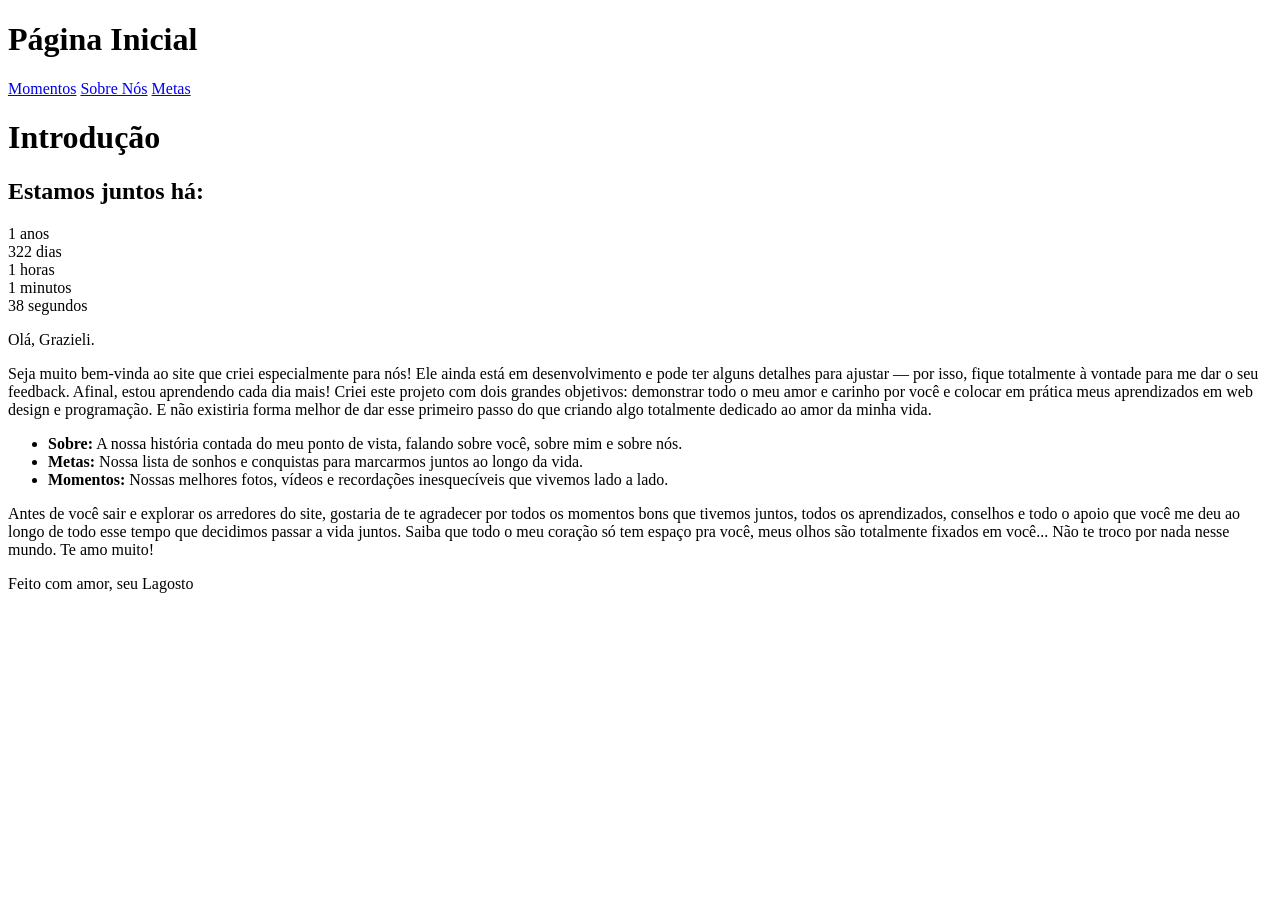
==== index.html @ a5367546 "Add files via upload" ====
<!DOCTYPE html>
<html lang="pt-br">

<head>
    <meta charset="UTF-8">
    <meta name="viewport" content="width=device-width, initial-scale=1.0">
    <title>G & G</title>
    <link rel="stylesheet" href="CSS/index.css">
    <link href="https://fonts.googleapis.com/css2?family=Playfair+Display:ital,wght@0,400..900;1,400..900&display=swap"
        rel="stylesheet">
    <link href="https://fonts.googleapis.com/css2?family=Montserrat:wght@400;500;600&display=swap" rel="stylesheet">
    <link href="https://fonts.googleapis.com/css2?family=Dancing+Script:wght@400;700&display=swap" rel="stylesheet">
</head>

<body>

    <div class="main">
        <h1>Página Inicial</h1>
    </div>

    <div class="menu">
        <a href="momentos.html">Momentos</a>
        <a href="sobre.html">Sobre Nós</a>
        <a href="metas.html">Metas</a>
    </div>

    <!-- CONTAINER CENTRALIZADO DA PÁGINA -->
    <div class="site-container">

        <h1 class="introducao">Introdução</h1>

        <!-- ESTRUTURA DO CONTADOR -->
        <div class="contador-container">
            <h2 class="contador-titulo">Estamos juntos há:</h2>
            <div id="contador">
                <div>
                    <span id="anos">0</span>
                    <span class="label">anos</span>
                </div>
                <div>
                    <span id="dias">0</span>
                    <span class="label">dias</span>
                </div>
                <div>
                    <span id="horas">0</span>
                    <span class="label">horas</span>
                </div>
                <div>
                    <span id="minutos">0</span>
                    <span class="label">minutos</span>
                </div>
                <div>
                    <span id="segundos">0</span>
                    <span class="label">segundos</span>
                </div>
            </div>
        </div>

        <!-- TEXTO 1 -->
        <p class="titulotexto1">Olá, Grazieli.</p>

        <p class="texto1">
            Seja muito bem-vinda ao site que criei especialmente para nós! Ele ainda está em desenvolvimento e pode ter
            alguns detalhes para ajustar — por isso, fique totalmente à vontade para me dar o seu feedback. Afinal,
            estou aprendendo cada dia mais! Criei este projeto com dois grandes objetivos: demonstrar todo o meu amor e
            carinho por você e colocar em prática meus aprendizados em web design e programação. E não existiria forma
            melhor de dar esse primeiro passo do que criando algo totalmente dedicado ao amor da minha vida.
        </p>

        <!-- GUIA DE NAVEGAÇÃO -->
        <ul class="guia-simples">
            <li><strong>Sobre:</strong> A nossa história contada do meu ponto de vista, falando sobre você, sobre mim
                e sobre nós.</li>
            <li><strong>Metas:</strong> Nossa lista de sonhos e conquistas para marcarmos juntos ao longo da vida.
            </li>
            <li><strong>Momentos:</strong> Nossas melhores fotos, vídeos e recordações inesquecíveis que vivemos lado
                a lado.</li>
        </ul>

        <!-- TEXTO 2 -->
        <p class="texto2">
            Antes de você sair e explorar os arredores do site, gostaria de te agradecer por todos os momentos bons que
            tivemos juntos, todos os aprendizados, conselhos e todo o apoio que você me deu ao longo de todo esse tempo
            que decidimos passar a vida juntos. Saiba que todo o meu coração só tem espaço pra você, meus olhos são
            totalmente fixados em você... Não te troco por nada nesse mundo. Te amo muito!
        </p>

    </div>
    <!-- FIM DO SITE-CONTAINER -->

    <footer>
        Feito com amor, seu Lagosto
    </footer>

    <script src="contador.js"></script>
</body>

</html>
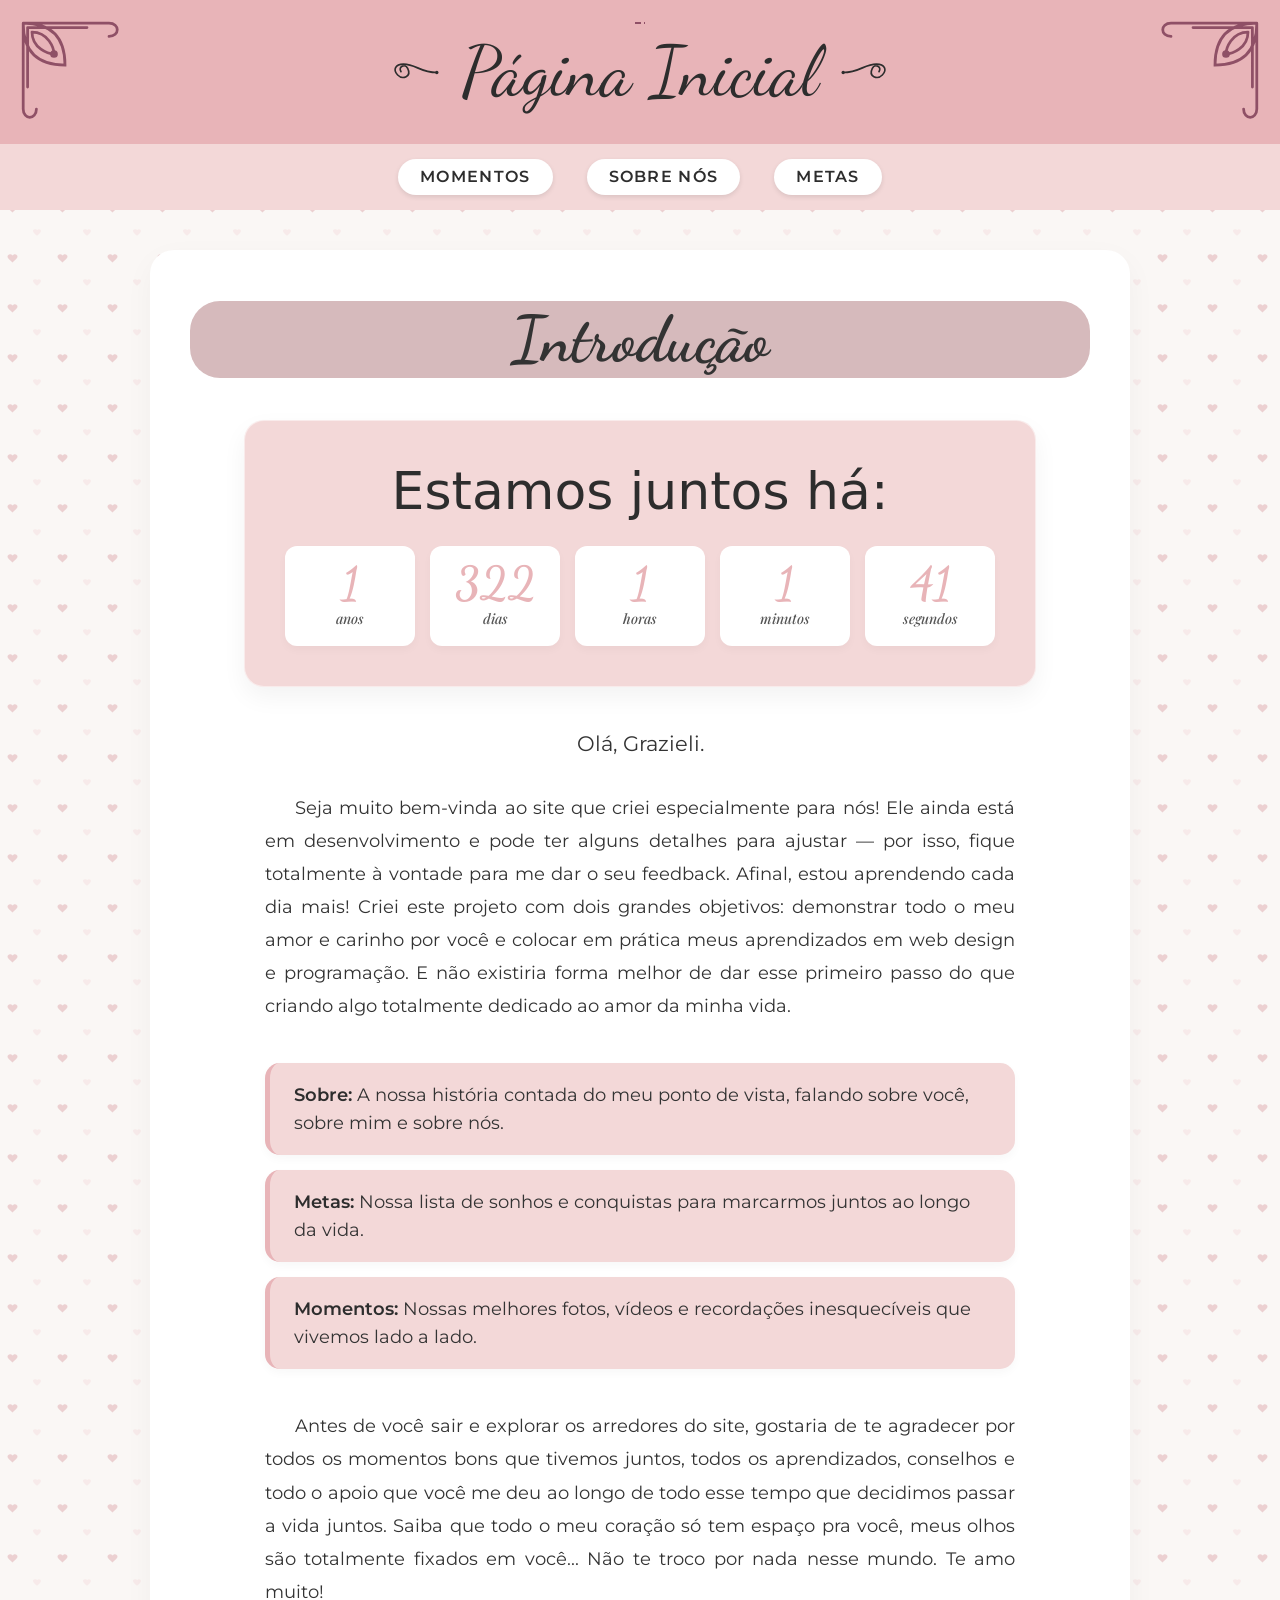
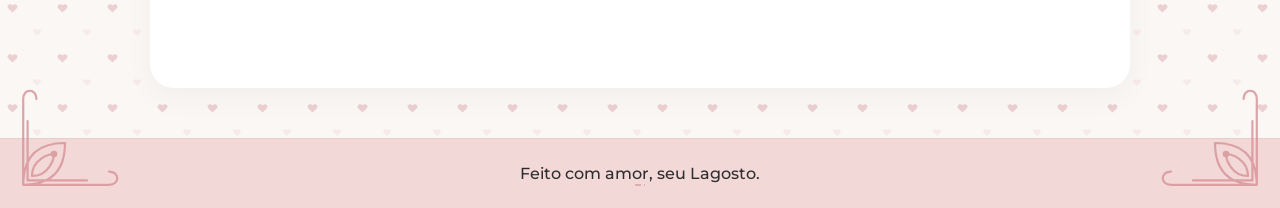
==== commit e20f53b3: "Add files via upload" ====
--- a/index.html
+++ b/index.html
@@ -89,7 +89,7 @@
     <!-- FIM DO SITE-CONTAINER -->
 
     <footer>
-        Feito com amor, seu Lagosto
+        Feito com amor, seu Lagosto.
     </footer>
 
     <script src="contador.js"></script>
--- a/CSS/index.css
+++ b/CSS/index.css
@@ -0,0 +1,388 @@
+/* ESTILOS GERAIS DA PÁGINA */
+
+body {
+    margin: 0;
+    padding: 0;
+    background-color: #FAF7F5;
+
+    /* Fundo com mini corações em tons de rosa e opacidades diferentes */
+    background-image: url("data:image/svg+xml,%3Csvg xmlns='http://www.w3.org/2000/svg' width='60' height='60' viewBox='0 0 60 60'%3E%3Cpath fill='%23d8969b' fill-opacity='0.4' d='M12 5c-1.6 0-3 1.2-3 2.8 0 2.2 3.8 5.2 6 7.2 2.2-2 6-5 6-7.2 0-1.6-1.4-2.8-3-2.8-1.1 0-2.1.6-2.6 1.5C14.1 5.6 13.1 5 12 5z'/%3E%3Cpath fill='%23e8b4b8' fill-opacity='0.18' d='M42 35c-1.3 0-2.4.9-2.4 2.2 0 1.8 3 4.2 4.8 5.8 1.8-1.6 4.8-4 4.8-5.8 0-1.3-1.1-2.2-2.4-2.2-.9 0-1.7.5-2.1 1.2-.4-.7-1.2-1.2-2.1-1.2z'/%3E%3C/svg%3E");
+    background-size: 50px 50px;
+
+    font-family: 'Montserrat', sans-serif;
+    color: #333333;
+    position: relative;
+    min-height: 100vh;
+}
+
+/* Moldura Superior (Cantos de cima) */
+body::before {
+    content: '';
+    position: absolute;
+    top: 10px;
+    left: 10px;
+    right: 10px;
+    height: 120px;
+    pointer-events: none;
+    z-index: 999;
+    opacity: 0.95;
+    background-repeat: no-repeat, repeat-x, no-repeat;
+    background-position: left top, center 12px, right top;
+    background-size: 110px 110px, 100% 2px, 110px 110px;
+    background-image:
+        url("data:image/svg+xml,%3Csvg xmlns='http://www.w3.org/2000/svg' viewBox='0 0 100 100'%3E%3Cpath d='M 12,12 L 12,90 M 12,12 L 90,12 M 16,16 L 16,70 M 16,16 L 70,16 M 12,12 Q 50,12 50,50 Q 12,50 12,12 M 20,20 C 35,20 40,35 40,40 C 35,40 20,35 20,20 M 12,90 C 12,100 24,100 24,90 M 90,12 C 100,12 100,24 90,24' stroke='%238B4B62' stroke-width='2.5' fill='none' stroke-linecap='round'/%3E%3Ccircle cx='40' cy='40' r='3.5' fill='%238B4B62'/%3E%3C/svg%3E"),
+        url("data:image/svg+xml,%3Csvg xmlns='http://www.w3.org/2000/svg' viewBox='0 0 10 2'%3E%3Cline x1='0' y1='1' x2='10' y2='1' stroke='%238B4B62' stroke-width='1.8' stroke-dasharray='6,3'/%3E%3C/svg%3E"),
+        url("data:image/svg+xml,%3Csvg xmlns='http://www.w3.org/2000/svg' viewBox='0 0 100 100'%3E%3Cg transform='scale(-1, 1) translate(-100, 0)'%3E%3Cpath d='M 12,12 L 12,90 M 12,12 L 90,12 M 16,16 L 16,70 M 16,16 L 70,16 M 12,12 Q 50,12 50,50 Q 12,50 12,12 M 20,20 C 35,20 40,35 40,40 C 35,40 20,35 20,20 M 12,90 C 12,100 24,100 24,90 M 90,12 C 100,12 100,24 90,24' stroke='%238B4B62' stroke-width='2.5' fill='none' stroke-linecap='round'/%3E%3Ccircle cx='40' cy='40' r='3.5' fill='%238B4B62'/%3E%3C/g%3E%3C/svg%3E");
+}
+
+/* Moldura Inferior (Cantos de baixo) */
+body::after {
+    content: '';
+    position: absolute;
+    bottom: 10px;
+    left: 10px;
+    right: 10px;
+    height: 120px;
+    pointer-events: none;
+    z-index: 999;
+    opacity: 0.85;
+    background-repeat: no-repeat, repeat-x, no-repeat;
+    background-position: left bottom, center bottom 12px, right bottom;
+    background-size: 110px 110px, 100% 2px, 110px 110px;
+    background-image:
+        url("data:image/svg+xml,%3Csvg xmlns='http://www.w3.org/2000/svg' viewBox='0 0 100 100'%3E%3Cg transform='scale(1, -1) translate(0, -100)'%3E%3Cpath d='M 12,12 L 12,90 M 12,12 L 90,12 M 16,16 L 16,70 M 16,16 L 70,16 M 12,12 Q 50,12 50,50 Q 12,50 12,12 M 20,20 C 35,20 40,35 40,40 C 35,40 20,35 20,20 M 12,90 C 12,100 24,100 24,90 M 90,12 C 100,12 100,24 90,24' stroke='%23d8969b' stroke-width='2' fill='none' stroke-linecap='round'/%3E%3Ccircle cx='40' cy='40' r='3' fill='%23d8969b'/%3E%3C/g%3E%3C/svg%3E"),
+        url("data:image/svg+xml,%3Csvg xmlns='http://www.w3.org/2000/svg' viewBox='0 0 10 2'%3E%3Cline x1='0' y1='1' x2='10' y2='1' stroke='%23d8969b' stroke-width='1.5' stroke-dasharray='6,3'/%3E%3C/svg%3E"),
+        url("data:image/svg+xml,%3Csvg xmlns='http://www.w3.org/2000/svg' viewBox='0 0 100 100'%3E%3Cg transform='rotate(180 50 50)'%3E%3Cpath d='M 12,12 L 12,90 M 12,12 L 90,12 M 16,16 L 16,70 M 16,16 L 70,16 M 12,12 Q 50,12 50,50 Q 12,50 12,12 M 20,20 C 35,20 40,35 40,40 C 35,40 20,35 20,20 M 12,90 C 12,100 24,100 24,90 M 90,12 C 100,12 100,24 90,24' stroke='%23d8969b' stroke-width='2' fill='none' stroke-linecap='round'/%3E%3Ccircle cx='40' cy='40' r='3' fill='%23d8969b'/%3E%3C/g%3E%3C/svg%3E");
+}
+
+/* PAGETOP */
+.main {
+    background-color: #E8B4B8;
+    text-align: center;
+    padding-top: 30px;
+    padding-bottom: 30px;
+    margin: 0;
+    font-family: 'Dancing Script', cursive;
+}
+
+.main h1 {
+    font-family: 'Dancing Script', cursive;
+    font-size: 70px;
+    font-weight: 400;
+    text-transform: none;
+    letter-spacing: normal;
+    margin: 0;
+    line-height: 1.2;
+    color: #2D2D2D;
+    display: inline-flex;
+    align-items: center;
+    justify-content: center;
+    gap: 20px;
+}
+
+/* Arabesco do LADO ESQUERDO de "Página Inicial" */
+.main h1::before {
+    content: '';
+    display: inline-block;
+    width: 50px;
+    height: 30px;
+    background-repeat: no-repeat;
+    background-size: contain;
+    background-position: center;
+    background-image: url("data:image/svg+xml,%3Csvg xmlns='http://www.w3.org/2000/svg' viewBox='0 0 60 30'%3E%3Cpath d='M 55,15 C 35,15 30,5 15,5 C 5,5 2,12 8,18 C 14,24 25,20 20,10 C 17,4 8,8 12,14' stroke='%232D2D2D' stroke-width='2' fill='none' stroke-linecap='round'/%3E%3Ccircle cx='55' cy='15' r='2' fill='%232D2D2D'/%3E%3C/svg%3E");
+}
+
+/* Arabesco do LADO DIREITO de "Página Inicial" */
+.main h1::after {
+    content: '';
+    display: inline-block;
+    width: 50px;
+    height: 30px;
+    background-repeat: no-repeat;
+    background-size: contain;
+    background-position: center;
+    background-image: url("data:image/svg+xml,%3Csvg xmlns='http://www.w3.org/2000/svg' viewBox='0 0 60 30'%3E%3Cg transform='scale(-1, 1) translate(-60, 0)'%3E%3Cpath d='M 55,15 C 35,15 30,5 15,5 C 5,5 2,12 8,18 C 14,24 25,20 20,10 C 17,4 8,8 12,14' stroke='%232D2D2D' stroke-width='2' fill='none' stroke-linecap='round'/%3E%3Ccircle cx='55' cy='15' r='2' fill='%232D2D2D'/%3E%3C/g%3E%3C/svg%3E");
+}
+
+/* MENU DE NAVEGAÇÃO */
+
+.menu {
+    background-color: #F3D8D8;
+    text-align: center;
+    padding-top: 15px;
+    padding-bottom: 15px;
+    margin: 0;
+}
+
+.menu a {
+    letter-spacing: 1.3px;
+    font-size: medium;
+    text-decoration: none;
+    font-weight: 600;
+    display: inline-flex;
+    line-height: 1;
+    margin: 0 15px;
+    font-family: 'Montserrat', sans-serif;
+    background-color: #ffffff;
+    padding: 10px 22px;
+    border-radius: 25px;
+    box-shadow: 0 2px 5px rgba(0, 0, 0, 0.1);
+    transition: all 0.3s ease;
+    color: #2D2D2D;
+    text-transform: uppercase;
+}
+
+.menu a:hover {
+    background-color: #f0f0f0;
+    transform: translateY(-2px);
+}
+
+/* CONTAINER MAIN */
+
+.site-container {
+    max-width: 900px;
+    margin: 40px auto;
+    background-color: #ffffff;
+    padding: 50px 40px;
+    border-radius: 24px;
+    box-shadow: 0 10px 30px rgba(0, 0, 0, 0.04);
+}
+
+/* TEXTOS E TÍTULOS */
+
+.introducao {
+    text-align: center;
+    font-size: 400%;
+    font-family: 'Dancing Script', cursive;
+    font-weight: 300%;
+    color: #333333;
+    margin-top: 0.5px;
+    background-color: #d6babc;
+    border-radius: 30px;
+}
+
+.titulotexto1 {
+    text-align: center;
+    font-family: 'Montserrat', sans-serif;
+    font-size: 130%;
+    line-height: 1.6;
+    color: #333333;
+    margin: 40px 20px 20px 20px;
+}
+
+.texto1,
+.texto2,
+.texto3 {
+    text-align: justify;
+    font-family: 'Montserrat', sans-serif;
+    font-size: 115%;
+    line-height: 1.8;
+    color: #333333;
+    text-indent: 30px;
+    margin: 30px auto;
+    max-width: 750px;
+}
+
+/* CONTADOR DE TEMPO */
+
+.contador-container {
+    background-color: #F3D8D8;
+    text-align: center;
+    padding: 40px 20px;
+    margin: 40px auto;
+    max-width: 750px;
+    border-radius: 20px;
+    box-shadow: 0 10px 25px rgba(0, 0, 0, 0.05);
+    border: 1px solid rgba(255, 255, 255, 0.5);
+}
+
+.contador-container .contador-titulo {
+    font-family: system-ui, -apple-system, BlinkMacSystemFont, 'Segoe UI', Roboto, Oxygen, Ubuntu, Cantarell, 'Open Sans', 'Helvetica Neue', sans-serif;
+    font-size: 52px;
+    color: #2D2D2D;
+    margin-top: 0;
+    margin-bottom: 25px;
+    font-weight: 300;
+}
+
+#contador {
+    display: flex;
+    flex-wrap: wrap;
+    justify-content: center;
+    gap: 15px;
+}
+
+#contador>div {
+    background: #ffffff;
+    padding: 15px 20px;
+    border-radius: 12px;
+    box-shadow: 0 4px 8px rgba(0, 0, 0, 0.03);
+    min-width: 90px;
+    display: flex;
+    flex-direction: column;
+    align-items: center;
+}
+
+#contador span {
+    font-family: 'Dancing Script', cursive;
+    font-size: 46px;
+    font-weight: 700;
+    color: #E8B4B8;
+    line-height: 1;
+    margin-bottom: 5px;
+}
+
+#contador .label {
+    font-family: 'Playfair Display', serif;
+    font-size: 14px;
+    text-transform: lowercase;
+    font-style: italic;
+    color: #555555;
+    font-weight: 500;
+}
+
+/* GUIA DAS ABAS */
+
+.guia-simples {
+    list-style: none;
+    padding: 0;
+    margin: 40px auto;
+    max-width: 750px;
+}
+
+.guia-simples li {
+    background-color: #F3D8D8;
+    font-family: 'Montserrat', sans-serif;
+    color: #333333;
+    font-size: 110%;
+    line-height: 1.6;
+    padding: 18px 24px;
+    margin-bottom: 15px;
+    border-radius: 15px;
+    box-shadow: 0 4px 10px rgba(0, 0, 0, 0.03);
+    border-left: 5px solid #E8B4B8;
+    transition: transform 0.3s ease, box-shadow 0.3s ease;
+}
+
+.guia-simples li:hover {
+    transform: translateY(-2px);
+    box-shadow: 0 6px 15px rgba(0, 0, 0, 0.06);
+}
+
+.guia-simples strong {
+    color: #2D2D2D;
+    font-weight: 600;
+}
+
+/* RODAPÉ */
+
+footer {
+    text-align: center;
+    padding: 25px 15px;
+    font-family: 'Montserrat', sans-serif;
+    font-size: 16px;
+    font-weight: 500;
+    color: #2D2D2D;
+    background-color: #F3D8D8;
+    border-top: 1px solid rgba(0, 0, 0, 0.05);
+    margin-top: 50px;
+}
+
+/* COMPATIBILIDADE PARA CELULAR */
+
+@media (max-width: 600px) {
+
+    body::before,
+    body::after {
+        height: 60px;
+        background-size: 60px 60px, 100% 2px, 60px 60px;
+        top: 5px;
+        left: 5px;
+        right: 5px;
+    }
+
+    body::after {
+        top: auto;
+        bottom: 5px;
+    }
+
+    .main h1 {
+        font-size: 45px;
+        gap: 8px;
+    }
+
+    .main h1::before,
+    .main h1::after {
+        width: 30px;
+        height: 20px;
+    }
+
+    .menu {
+        display: flex;
+        justify-content: center;
+        gap: 8px;
+        padding: 10px 5px;
+    }
+
+    .menu a {
+        font-size: 11px;
+        padding: 8px 12px;
+        margin: 0;
+        letter-spacing: 0.5px;
+    }
+
+    .site-container {
+        margin: 15px 10px;
+        padding: 25px 15px;
+        border-radius: 16px;
+    }
+
+    .introducao {
+        font-size: 220%;
+    }
+
+    .texto1,
+    .texto2,
+    .texto3 {
+        font-size: 105%;
+        text-indent: 15px;
+        padding: 0;
+    }
+
+    .contador-container {
+        padding: 20px 10px;
+        margin: 25px auto;
+    }
+
+    .contador-container .contador-titulo {
+        font-size: 32px;
+        margin-bottom: 15px;
+    }
+
+    #contador {
+        gap: 8px;
+    }
+
+    #contador>div {
+        min-width: 55px;
+        padding: 8px;
+    }
+
+    #contador span {
+        font-size: 30px;
+    }
+
+    #contador .label {
+        font-size: 11px;
+    }
+
+    .guia-simples li {
+        padding: 14px 16px;
+        font-size: 95%;
+    }
+
+    footer {
+        font-size: 14px;
+        padding: 20px 10px;
+    }
+}
